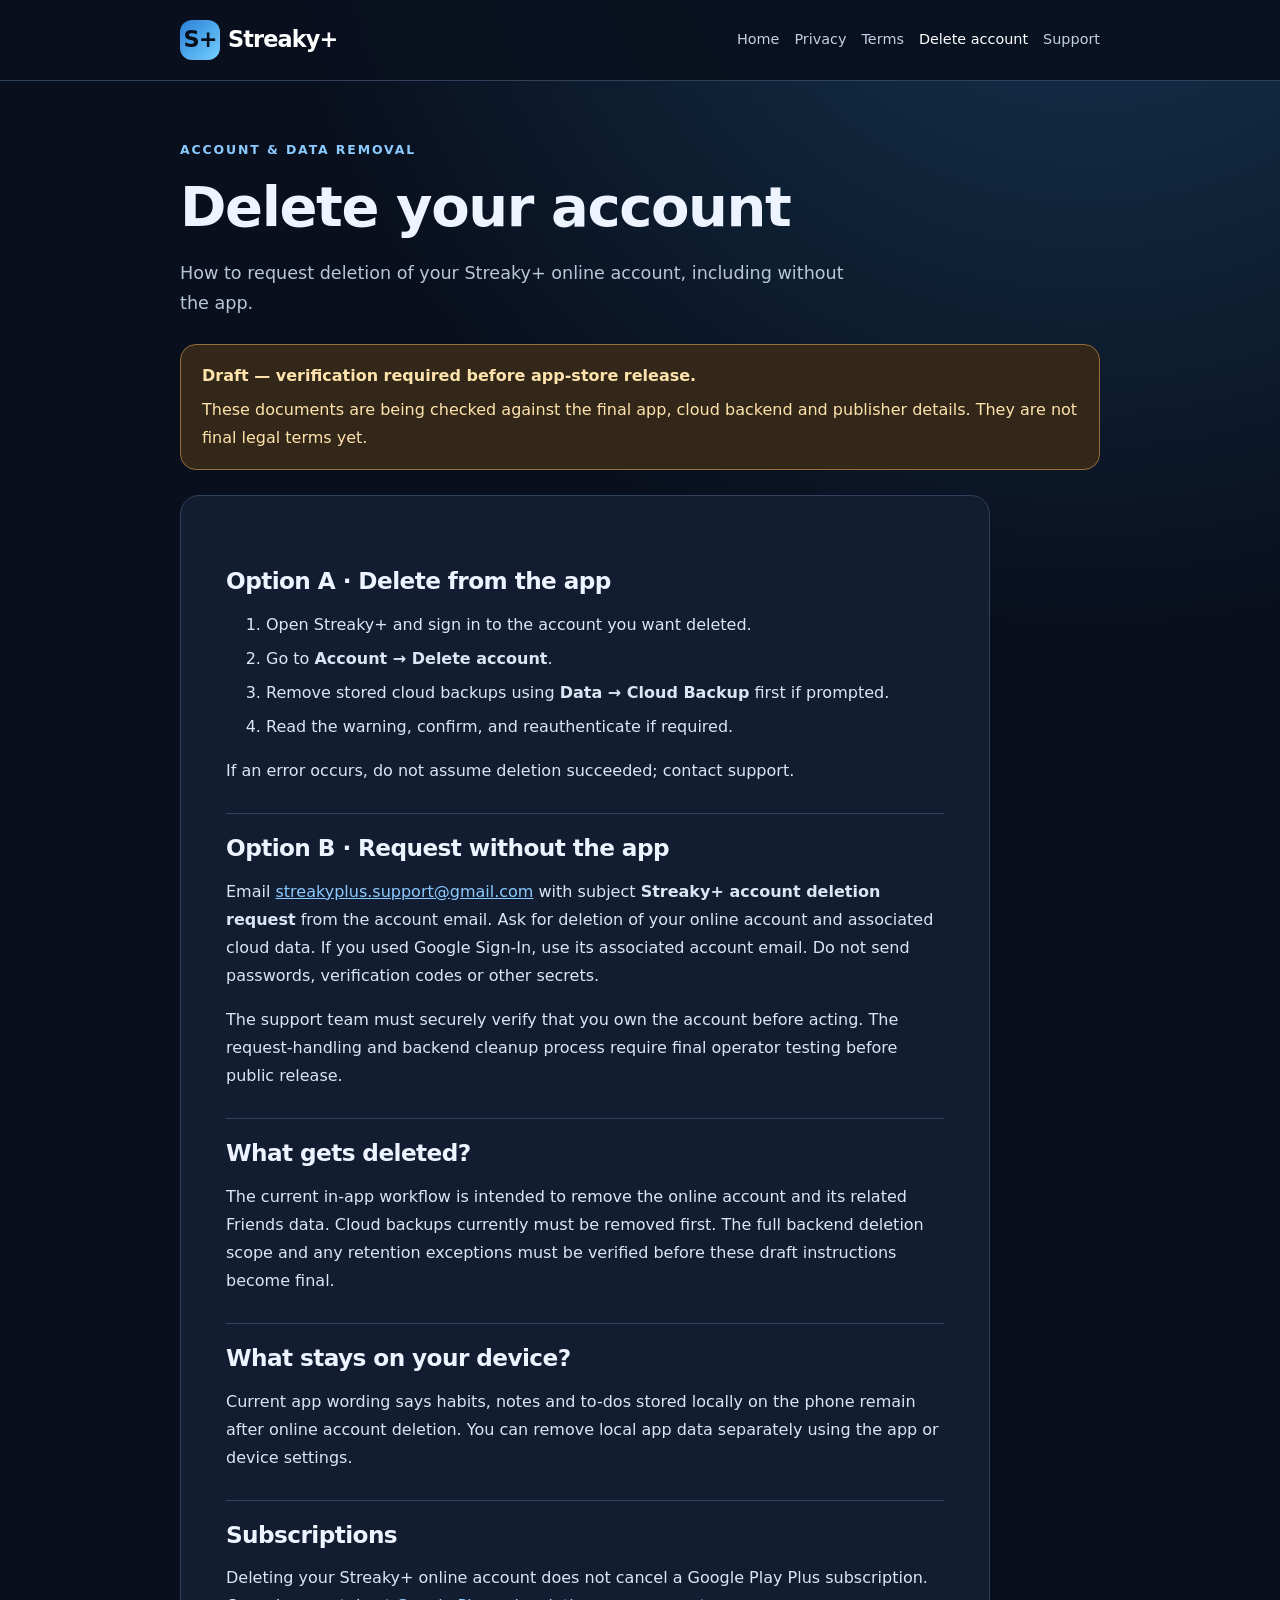
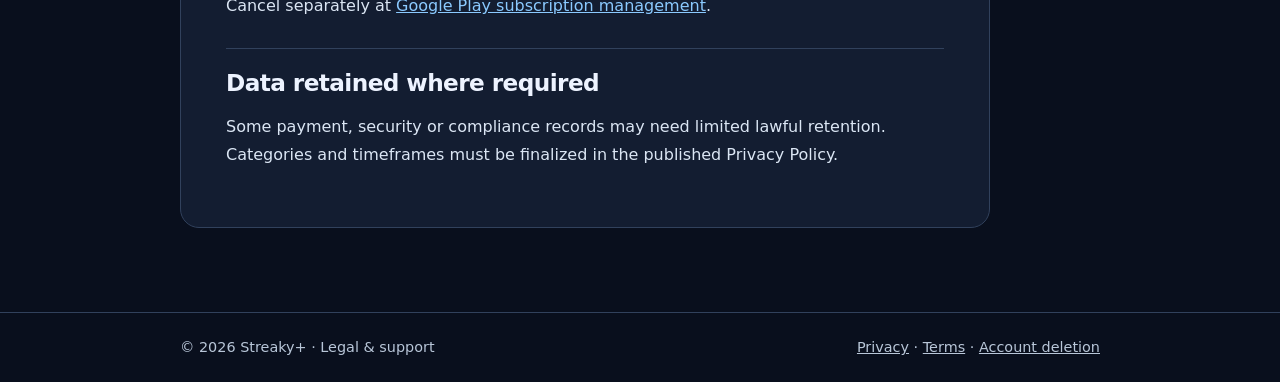
==== delete-account.html @ 735c6281 "Add Streaky+ draft legal website: delete-account.html" ====
<!doctype html>
<html lang="en"><head><meta charset="utf-8"><meta name="viewport" content="width=device-width,initial-scale=1"><meta name="theme-color" content="#090f1d"><meta name="description" content="Delete your account — Streaky+ legal and support information."><title>Delete your account | Streaky+</title><link rel="stylesheet" href="styles.css"></head><body>
<a class="skip" href="#main">Skip to content</a><header><div class="wrap nav"><a href="index.html" class="brand" aria-label="Streaky+ legal home"><span class="mark">S+</span>Streaky+</a><nav class="navlinks" aria-label="Site navigation"><a href="index.html">Home</a><a href="privacy.html">Privacy</a><a href="terms.html">Terms</a><a href="delete-account.html" aria-current="page">Delete account</a><a href="support.html">Support</a></nav></div></header>
<main id="main" class="wrap"><div class="eyebrow">Account & data removal</div><h1>Delete your account</h1><p class="lede">How to request deletion of your Streaky+ online account, including without the app.</p><div class="notice" role="note"><strong>Draft — verification required before app-store release.</strong><p>These documents are being checked against the final app, cloud backend and publisher details. They are not final legal terms yet.</p></div><article class="paper"><h2>Option A · Delete from the app</h2><ol><li>Open Streaky+ and sign in to the account you want deleted.</li><li>Go to <strong>Account → Delete account</strong>.</li><li>Remove stored cloud backups using <strong>Data → Cloud Backup</strong> first if prompted.</li><li>Read the warning, confirm, and reauthenticate if required.</li></ol><p>If an error occurs, do not assume deletion succeeded; contact support.</p><h2>Option B · Request without the app</h2><p>Email <a href="mailto:streakyplus.support@gmail.com">streakyplus.support@gmail.com</a> with subject <strong>Streaky+ account deletion request</strong> from the account email. Ask for deletion of your online account and associated cloud data. If you used Google Sign-In, use its associated account email. Do not send passwords, verification codes or other secrets.</p><p>The support team must securely verify that you own the account before acting. The request-handling and backend cleanup process require final operator testing before public release.</p><h2>What gets deleted?</h2><p>The current in-app workflow is intended to remove the online account and its related Friends data. Cloud backups currently must be removed first. The full backend deletion scope and any retention exceptions must be verified before these draft instructions become final.</p><h2>What stays on your device?</h2><p>Current app wording says habits, notes and to-dos stored locally on the phone remain after online account deletion. You can remove local app data separately using the app or device settings.</p><h2>Subscriptions</h2><p>Deleting your Streaky+ online account does not cancel a Google Play Plus subscription. Cancel separately at <a href="https://play.google.com/store/account/subscriptions">Google Play subscription management</a>.</p><h2>Data retained where required</h2><p>Some payment, security or compliance records may need limited lawful retention. Categories and timeframes must be finalized in the published Privacy Policy.</p></article></main>
<footer><div class="wrap footer-inner"><span>© 2026 Streaky+ · Legal & support</span><span><a href="privacy.html">Privacy</a> · <a href="terms.html">Terms</a> · <a href="delete-account.html">Account deletion</a></span></div></footer></body></html>
---- styles.css ----
:root{color-scheme:dark;--bg:#090f1d;--panel:#131d31;--line:#31415c;--text:#edf3ff;--muted:#b8c6d8;--accent:#8bcaff}*{box-sizing:border-box}html{scroll-behavior:smooth}body{margin:0;min-height:100vh;font:16px/1.75 system-ui,-apple-system,Segoe UI,sans-serif;background:radial-gradient(circle at 85% -10%,#163955,transparent 34%),var(--bg);color:var(--text)}a{color:var(--accent)}a:focus-visible{outline:3px solid #e5f15d;outline-offset:3px;border-radius:3px}.skip{position:absolute;left:12px;top:-90px;background:#fff;color:#111;padding:8px}.skip:focus{top:10px}.wrap{width:min(920px,calc(100% - 36px));margin:0 auto}header{background:#09101eea;border-bottom:1px solid var(--line)}.nav{display:flex;align-items:center;justify-content:space-between;gap:20px;min-height:80px}.brand{color:#fff;text-decoration:none;font-weight:850;font-size:1.4rem;letter-spacing:-.04em;white-space:nowrap}.mark{display:inline-grid;place-items:center;width:40px;height:40px;margin-right:8px;border-radius:12px;background:linear-gradient(135deg,#287fd7,#75d0ff);color:#09111e;font-weight:900}.navlinks{display:flex;gap:15px;flex-wrap:wrap}.navlinks a{color:#c1d0e5;text-decoration:none;font-size:.9rem}.navlinks a[aria-current],.navlinks a:hover{color:#fff}main{padding:58px 0 84px}.eyebrow{text-transform:uppercase;letter-spacing:.15em;color:var(--accent);font-size:.78rem;font-weight:800}h1,h2{line-height:1.2;letter-spacing:-.025em}h1{font-size:clamp(2.2rem,6vw,3.5rem);margin:12px 0}h2{font-size:1.45rem;margin:28px 0 12px}.lede{font-size:1.1rem;color:var(--muted);max-width:680px}.notice{border:1px solid #966e3b;background:#332719;border-radius:16px;padding:17px 21px;color:#ffe3ac;margin:25px 0}.notice p{margin:6px 0 0}.paper{background:var(--panel);border:1px solid var(--line);border-radius:19px;max-width:810px;padding:23px clamp(20px,4vw,45px) 42px;margin-top:25px}.paper h2{border-top:1px solid var(--line);padding-top:20px}.paper h2:first-of-type{border:0}.paper p,.paper li{color:#dbe6f4}.paper li{margin:6px 0}.meta{font-size:.86rem;color:var(--muted)}.grid{display:grid;grid-template-columns:repeat(2,minmax(0,1fr));gap:15px;margin:29px 0}.card{background:var(--panel);border:1px solid var(--line);border-radius:18px;padding:25px;color:var(--text);text-decoration:none}.card:hover{border-color:#7fc9ff}.card h2{margin:5px 0 8px;font-size:1.2rem}.card p{margin:0;color:var(--muted)}footer{padding:22px 0;border-top:1px solid var(--line);color:var(--muted);font-size:.9rem}.footer-inner{display:flex;justify-content:space-between;gap:12px;flex-wrap:wrap}footer a{color:var(--muted)}@media(max-width:680px){.nav{align-items:flex-start;flex-direction:column;gap:8px;padding:15px 0}.navlinks{gap:8px 15px}main{padding:36px 0 64px}.grid{grid-template-columns:1fr}}@media(prefers-reduced-motion:reduce){html{scroll-behavior:auto}}
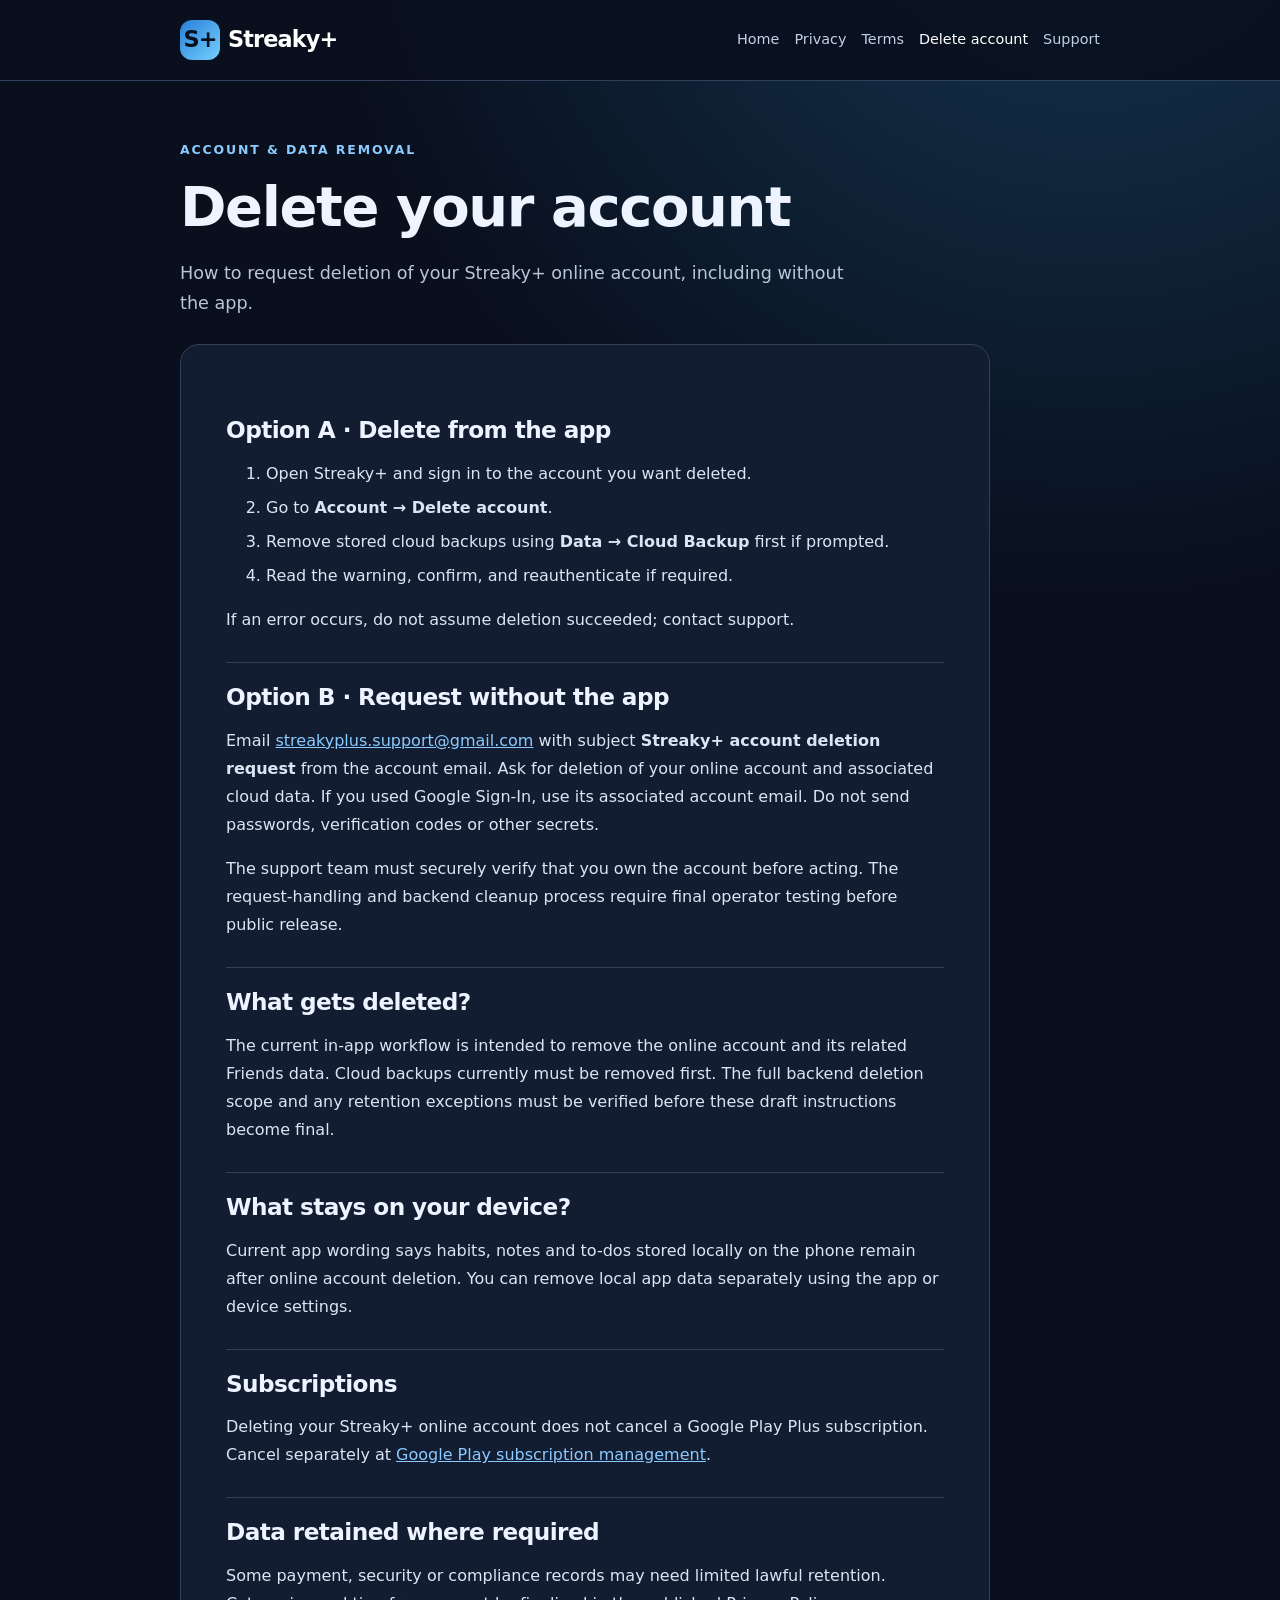
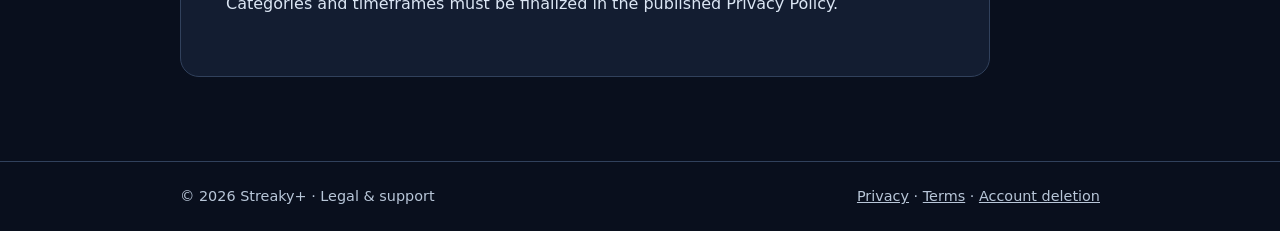
==== commit df55ee31: "Remove draft verification banner from delete-account.html" ====
--- a/delete-account.html
+++ b/delete-account.html
@@ -1,5 +1,5 @@
 <!doctype html>
 <html lang="en"><head><meta charset="utf-8"><meta name="viewport" content="width=device-width,initial-scale=1"><meta name="theme-color" content="#090f1d"><meta name="description" content="Delete your account — Streaky+ legal and support information."><title>Delete your account | Streaky+</title><link rel="stylesheet" href="styles.css"></head><body>
 <a class="skip" href="#main">Skip to content</a><header><div class="wrap nav"><a href="index.html" class="brand" aria-label="Streaky+ legal home"><span class="mark">S+</span>Streaky+</a><nav class="navlinks" aria-label="Site navigation"><a href="index.html">Home</a><a href="privacy.html">Privacy</a><a href="terms.html">Terms</a><a href="delete-account.html" aria-current="page">Delete account</a><a href="support.html">Support</a></nav></div></header>
-<main id="main" class="wrap"><div class="eyebrow">Account & data removal</div><h1>Delete your account</h1><p class="lede">How to request deletion of your Streaky+ online account, including without the app.</p><div class="notice" role="note"><strong>Draft — verification required before app-store release.</strong><p>These documents are being checked against the final app, cloud backend and publisher details. They are not final legal terms yet.</p></div><article class="paper"><h2>Option A · Delete from the app</h2><ol><li>Open Streaky+ and sign in to the account you want deleted.</li><li>Go to <strong>Account → Delete account</strong>.</li><li>Remove stored cloud backups using <strong>Data → Cloud Backup</strong> first if prompted.</li><li>Read the warning, confirm, and reauthenticate if required.</li></ol><p>If an error occurs, do not assume deletion succeeded; contact support.</p><h2>Option B · Request without the app</h2><p>Email <a href="mailto:streakyplus.support@gmail.com">streakyplus.support@gmail.com</a> with subject <strong>Streaky+ account deletion request</strong> from the account email. Ask for deletion of your online account and associated cloud data. If you used Google Sign-In, use its associated account email. Do not send passwords, verification codes or other secrets.</p><p>The support team must securely verify that you own the account before acting. The request-handling and backend cleanup process require final operator testing before public release.</p><h2>What gets deleted?</h2><p>The current in-app workflow is intended to remove the online account and its related Friends data. Cloud backups currently must be removed first. The full backend deletion scope and any retention exceptions must be verified before these draft instructions become final.</p><h2>What stays on your device?</h2><p>Current app wording says habits, notes and to-dos stored locally on the phone remain after online account deletion. You can remove local app data separately using the app or device settings.</p><h2>Subscriptions</h2><p>Deleting your Streaky+ online account does not cancel a Google Play Plus subscription. Cancel separately at <a href="https://play.google.com/store/account/subscriptions">Google Play subscription management</a>.</p><h2>Data retained where required</h2><p>Some payment, security or compliance records may need limited lawful retention. Categories and timeframes must be finalized in the published Privacy Policy.</p></article></main>
+<main id="main" class="wrap"><div class="eyebrow">Account & data removal</div><h1>Delete your account</h1><p class="lede">How to request deletion of your Streaky+ online account, including without the app.</p><article class="paper"><h2>Option A · Delete from the app</h2><ol><li>Open Streaky+ and sign in to the account you want deleted.</li><li>Go to <strong>Account → Delete account</strong>.</li><li>Remove stored cloud backups using <strong>Data → Cloud Backup</strong> first if prompted.</li><li>Read the warning, confirm, and reauthenticate if required.</li></ol><p>If an error occurs, do not assume deletion succeeded; contact support.</p><h2>Option B · Request without the app</h2><p>Email <a href="mailto:streakyplus.support@gmail.com">streakyplus.support@gmail.com</a> with subject <strong>Streaky+ account deletion request</strong> from the account email. Ask for deletion of your online account and associated cloud data. If you used Google Sign-In, use its associated account email. Do not send passwords, verification codes or other secrets.</p><p>The support team must securely verify that you own the account before acting. The request-handling and backend cleanup process require final operator testing before public release.</p><h2>What gets deleted?</h2><p>The current in-app workflow is intended to remove the online account and its related Friends data. Cloud backups currently must be removed first. The full backend deletion scope and any retention exceptions must be verified before these draft instructions become final.</p><h2>What stays on your device?</h2><p>Current app wording says habits, notes and to-dos stored locally on the phone remain after online account deletion. You can remove local app data separately using the app or device settings.</p><h2>Subscriptions</h2><p>Deleting your Streaky+ online account does not cancel a Google Play Plus subscription. Cancel separately at <a href="https://play.google.com/store/account/subscriptions">Google Play subscription management</a>.</p><h2>Data retained where required</h2><p>Some payment, security or compliance records may need limited lawful retention. Categories and timeframes must be finalized in the published Privacy Policy.</p></article></main>
 <footer><div class="wrap footer-inner"><span>© 2026 Streaky+ · Legal & support</span><span><a href="privacy.html">Privacy</a> · <a href="terms.html">Terms</a> · <a href="delete-account.html">Account deletion</a></span></div></footer></body></html>
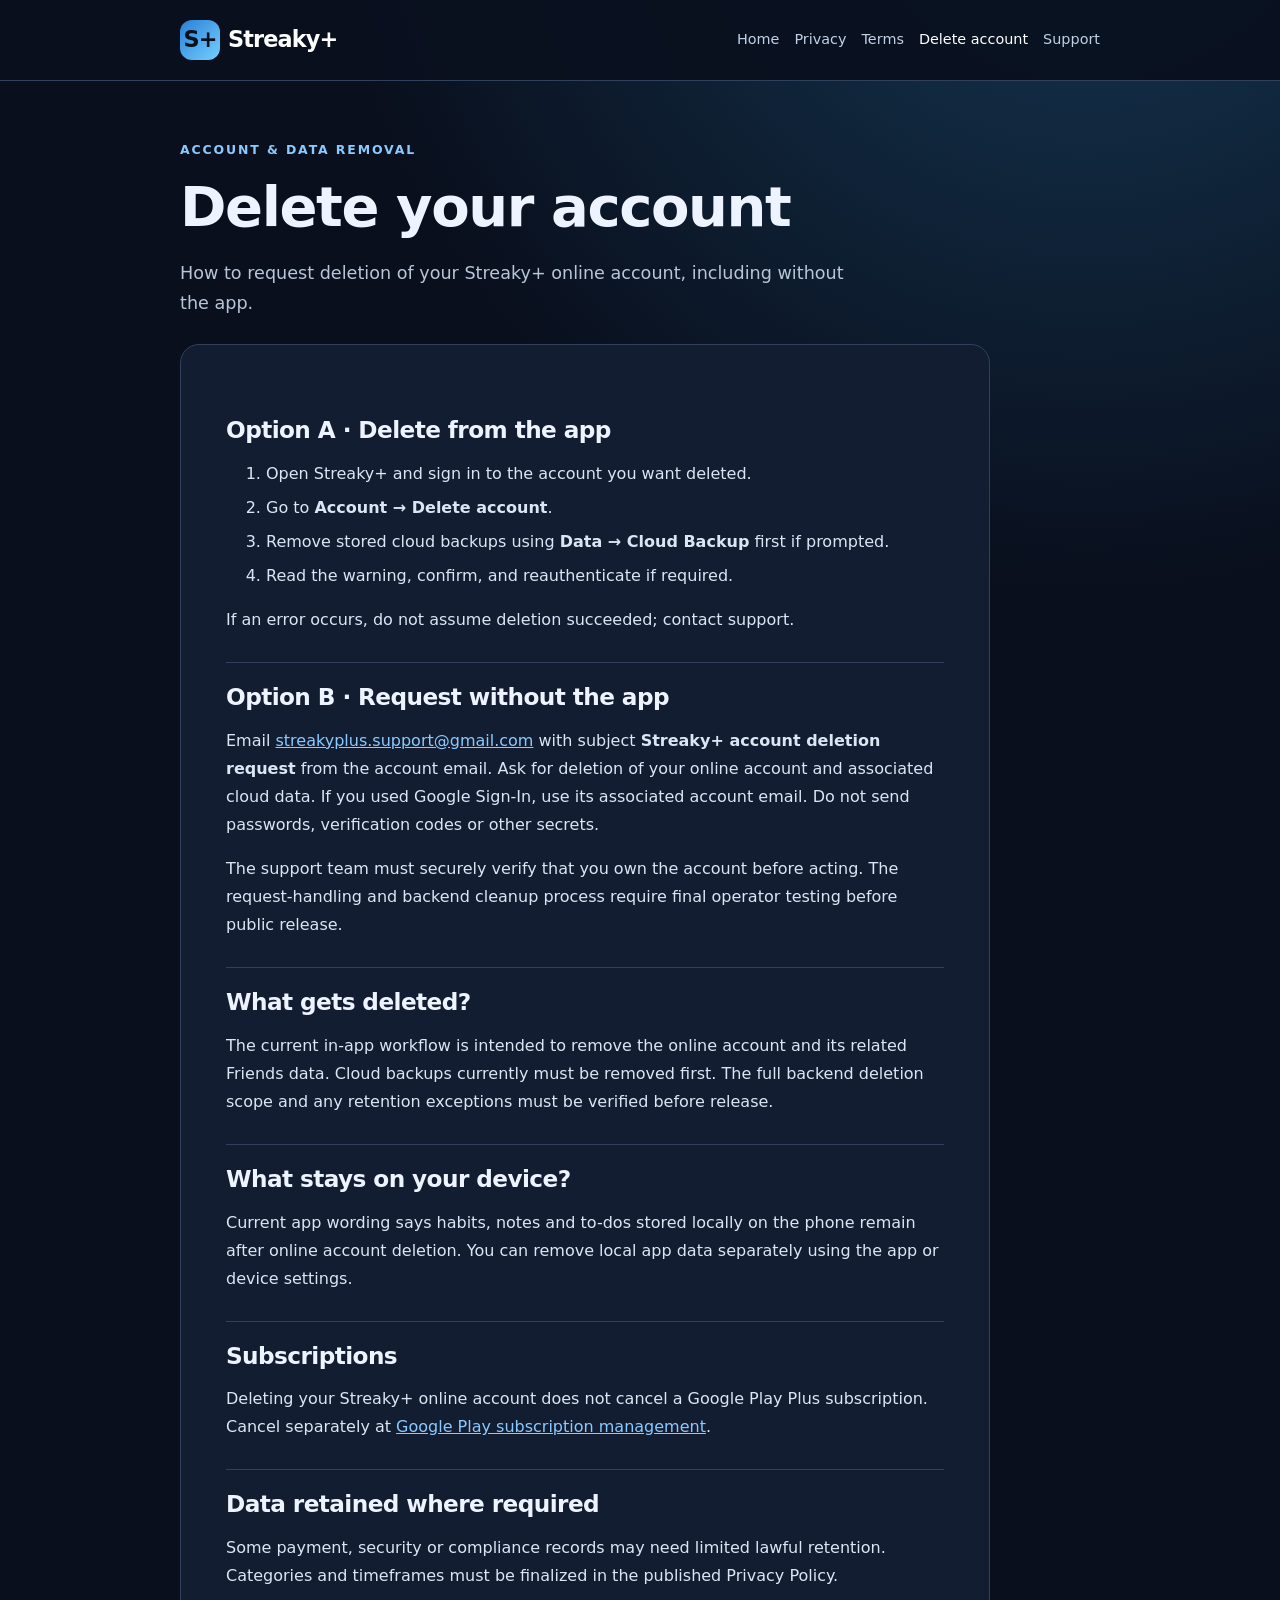
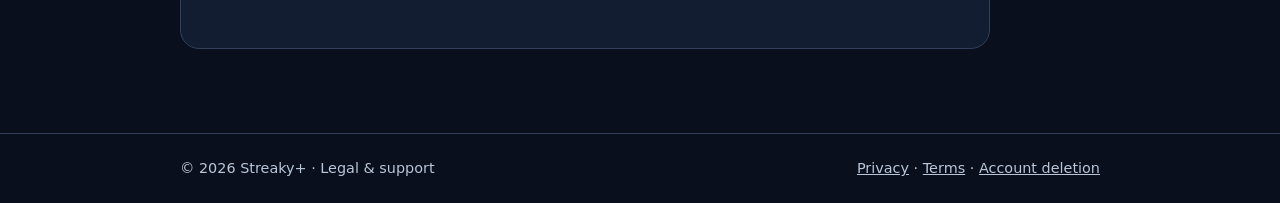
==== commit b77e804a: "Remove draft wording from account deletion page" ====
--- a/delete-account.html
+++ b/delete-account.html
@@ -1,5 +1,5 @@
 <!doctype html>
 <html lang="en"><head><meta charset="utf-8"><meta name="viewport" content="width=device-width,initial-scale=1"><meta name="theme-color" content="#090f1d"><meta name="description" content="Delete your account — Streaky+ legal and support information."><title>Delete your account | Streaky+</title><link rel="stylesheet" href="styles.css"></head><body>
 <a class="skip" href="#main">Skip to content</a><header><div class="wrap nav"><a href="index.html" class="brand" aria-label="Streaky+ legal home"><span class="mark">S+</span>Streaky+</a><nav class="navlinks" aria-label="Site navigation"><a href="index.html">Home</a><a href="privacy.html">Privacy</a><a href="terms.html">Terms</a><a href="delete-account.html" aria-current="page">Delete account</a><a href="support.html">Support</a></nav></div></header>
-<main id="main" class="wrap"><div class="eyebrow">Account & data removal</div><h1>Delete your account</h1><p class="lede">How to request deletion of your Streaky+ online account, including without the app.</p><article class="paper"><h2>Option A · Delete from the app</h2><ol><li>Open Streaky+ and sign in to the account you want deleted.</li><li>Go to <strong>Account → Delete account</strong>.</li><li>Remove stored cloud backups using <strong>Data → Cloud Backup</strong> first if prompted.</li><li>Read the warning, confirm, and reauthenticate if required.</li></ol><p>If an error occurs, do not assume deletion succeeded; contact support.</p><h2>Option B · Request without the app</h2><p>Email <a href="mailto:streakyplus.support@gmail.com">streakyplus.support@gmail.com</a> with subject <strong>Streaky+ account deletion request</strong> from the account email. Ask for deletion of your online account and associated cloud data. If you used Google Sign-In, use its associated account email. Do not send passwords, verification codes or other secrets.</p><p>The support team must securely verify that you own the account before acting. The request-handling and backend cleanup process require final operator testing before public release.</p><h2>What gets deleted?</h2><p>The current in-app workflow is intended to remove the online account and its related Friends data. Cloud backups currently must be removed first. The full backend deletion scope and any retention exceptions must be verified before these draft instructions become final.</p><h2>What stays on your device?</h2><p>Current app wording says habits, notes and to-dos stored locally on the phone remain after online account deletion. You can remove local app data separately using the app or device settings.</p><h2>Subscriptions</h2><p>Deleting your Streaky+ online account does not cancel a Google Play Plus subscription. Cancel separately at <a href="https://play.google.com/store/account/subscriptions">Google Play subscription management</a>.</p><h2>Data retained where required</h2><p>Some payment, security or compliance records may need limited lawful retention. Categories and timeframes must be finalized in the published Privacy Policy.</p></article></main>
+<main id="main" class="wrap"><div class="eyebrow">Account & data removal</div><h1>Delete your account</h1><p class="lede">How to request deletion of your Streaky+ online account, including without the app.</p><article class="paper"><h2>Option A · Delete from the app</h2><ol><li>Open Streaky+ and sign in to the account you want deleted.</li><li>Go to <strong>Account → Delete account</strong>.</li><li>Remove stored cloud backups using <strong>Data → Cloud Backup</strong> first if prompted.</li><li>Read the warning, confirm, and reauthenticate if required.</li></ol><p>If an error occurs, do not assume deletion succeeded; contact support.</p><h2>Option B · Request without the app</h2><p>Email <a href="mailto:streakyplus.support@gmail.com">streakyplus.support@gmail.com</a> with subject <strong>Streaky+ account deletion request</strong> from the account email. Ask for deletion of your online account and associated cloud data. If you used Google Sign-In, use its associated account email. Do not send passwords, verification codes or other secrets.</p><p>The support team must securely verify that you own the account before acting. The request-handling and backend cleanup process require final operator testing before public release.</p><h2>What gets deleted?</h2><p>The current in-app workflow is intended to remove the online account and its related Friends data. Cloud backups currently must be removed first. The full backend deletion scope and any retention exceptions must be verified before release.</p><h2>What stays on your device?</h2><p>Current app wording says habits, notes and to-dos stored locally on the phone remain after online account deletion. You can remove local app data separately using the app or device settings.</p><h2>Subscriptions</h2><p>Deleting your Streaky+ online account does not cancel a Google Play Plus subscription. Cancel separately at <a href="https://play.google.com/store/account/subscriptions">Google Play subscription management</a>.</p><h2>Data retained where required</h2><p>Some payment, security or compliance records may need limited lawful retention. Categories and timeframes must be finalized in the published Privacy Policy.</p></article></main>
 <footer><div class="wrap footer-inner"><span>© 2026 Streaky+ · Legal & support</span><span><a href="privacy.html">Privacy</a> · <a href="terms.html">Terms</a> · <a href="delete-account.html">Account deletion</a></span></div></footer></body></html>
